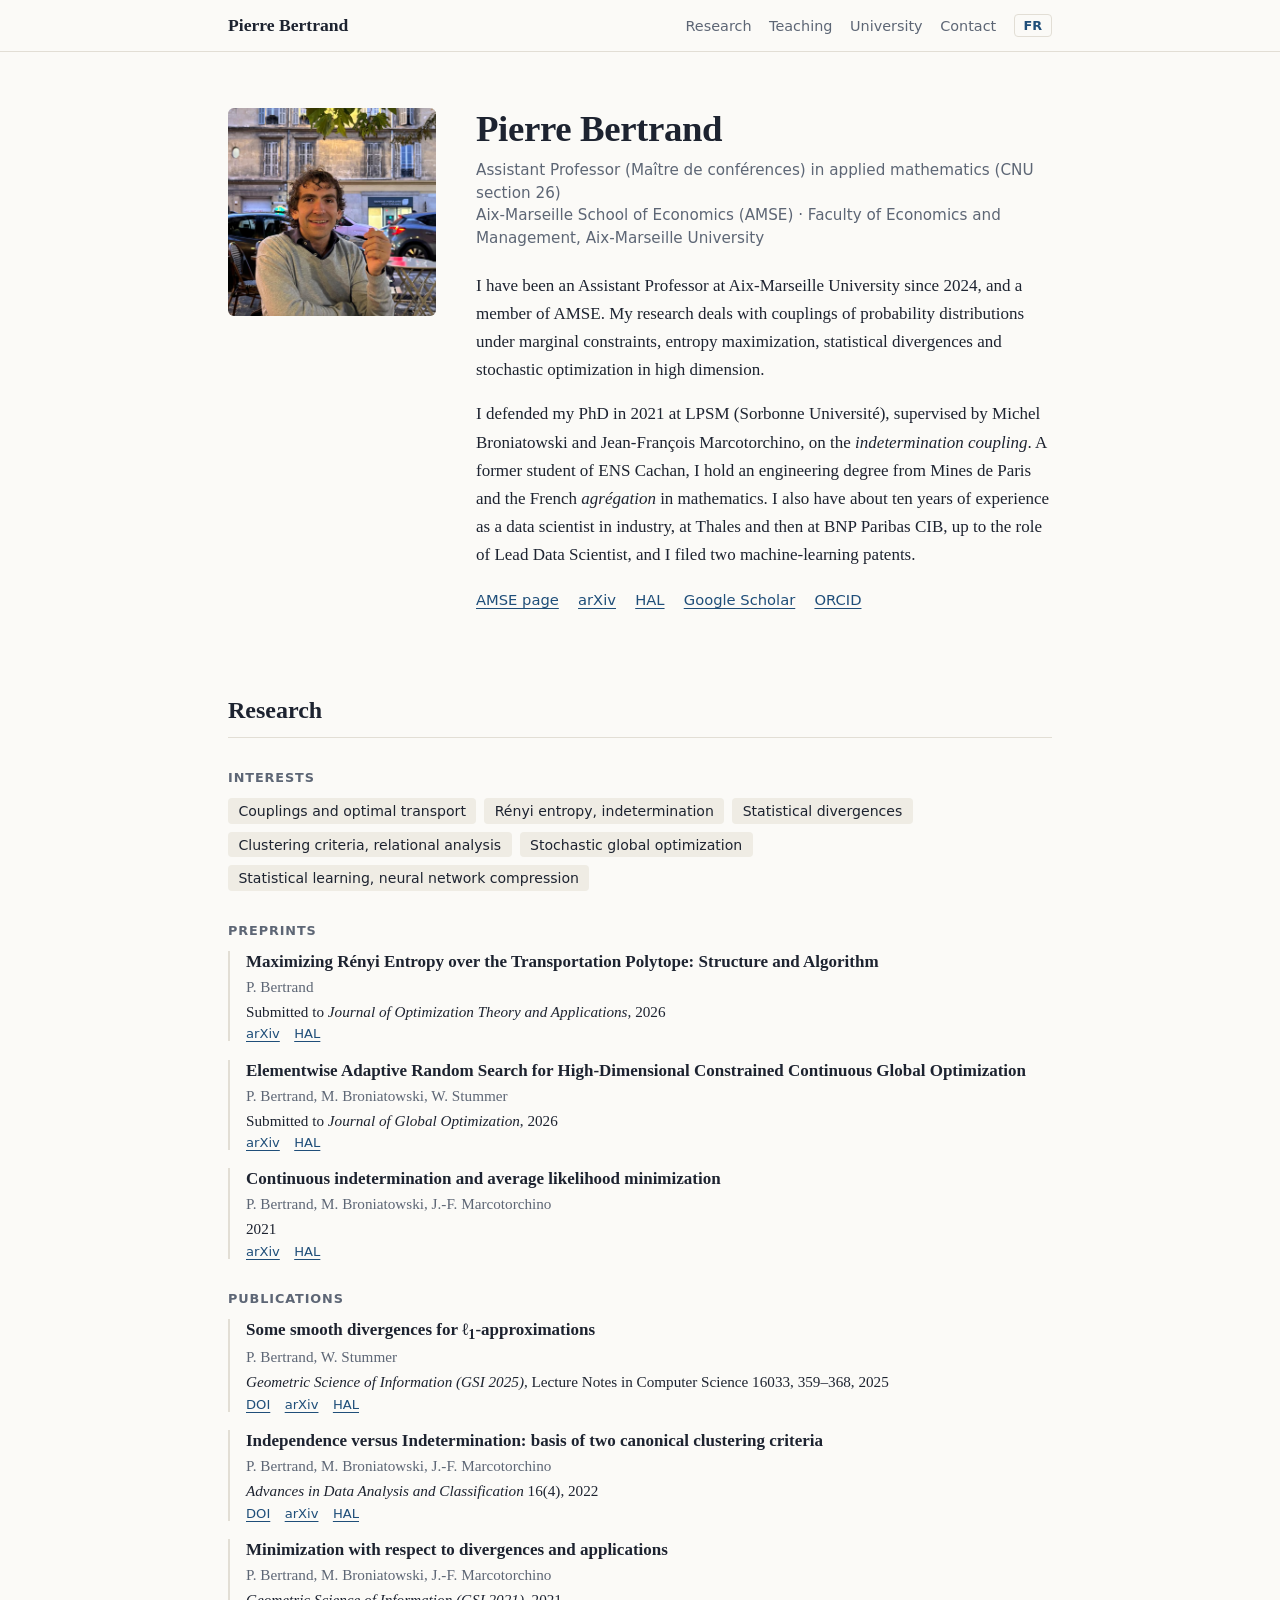
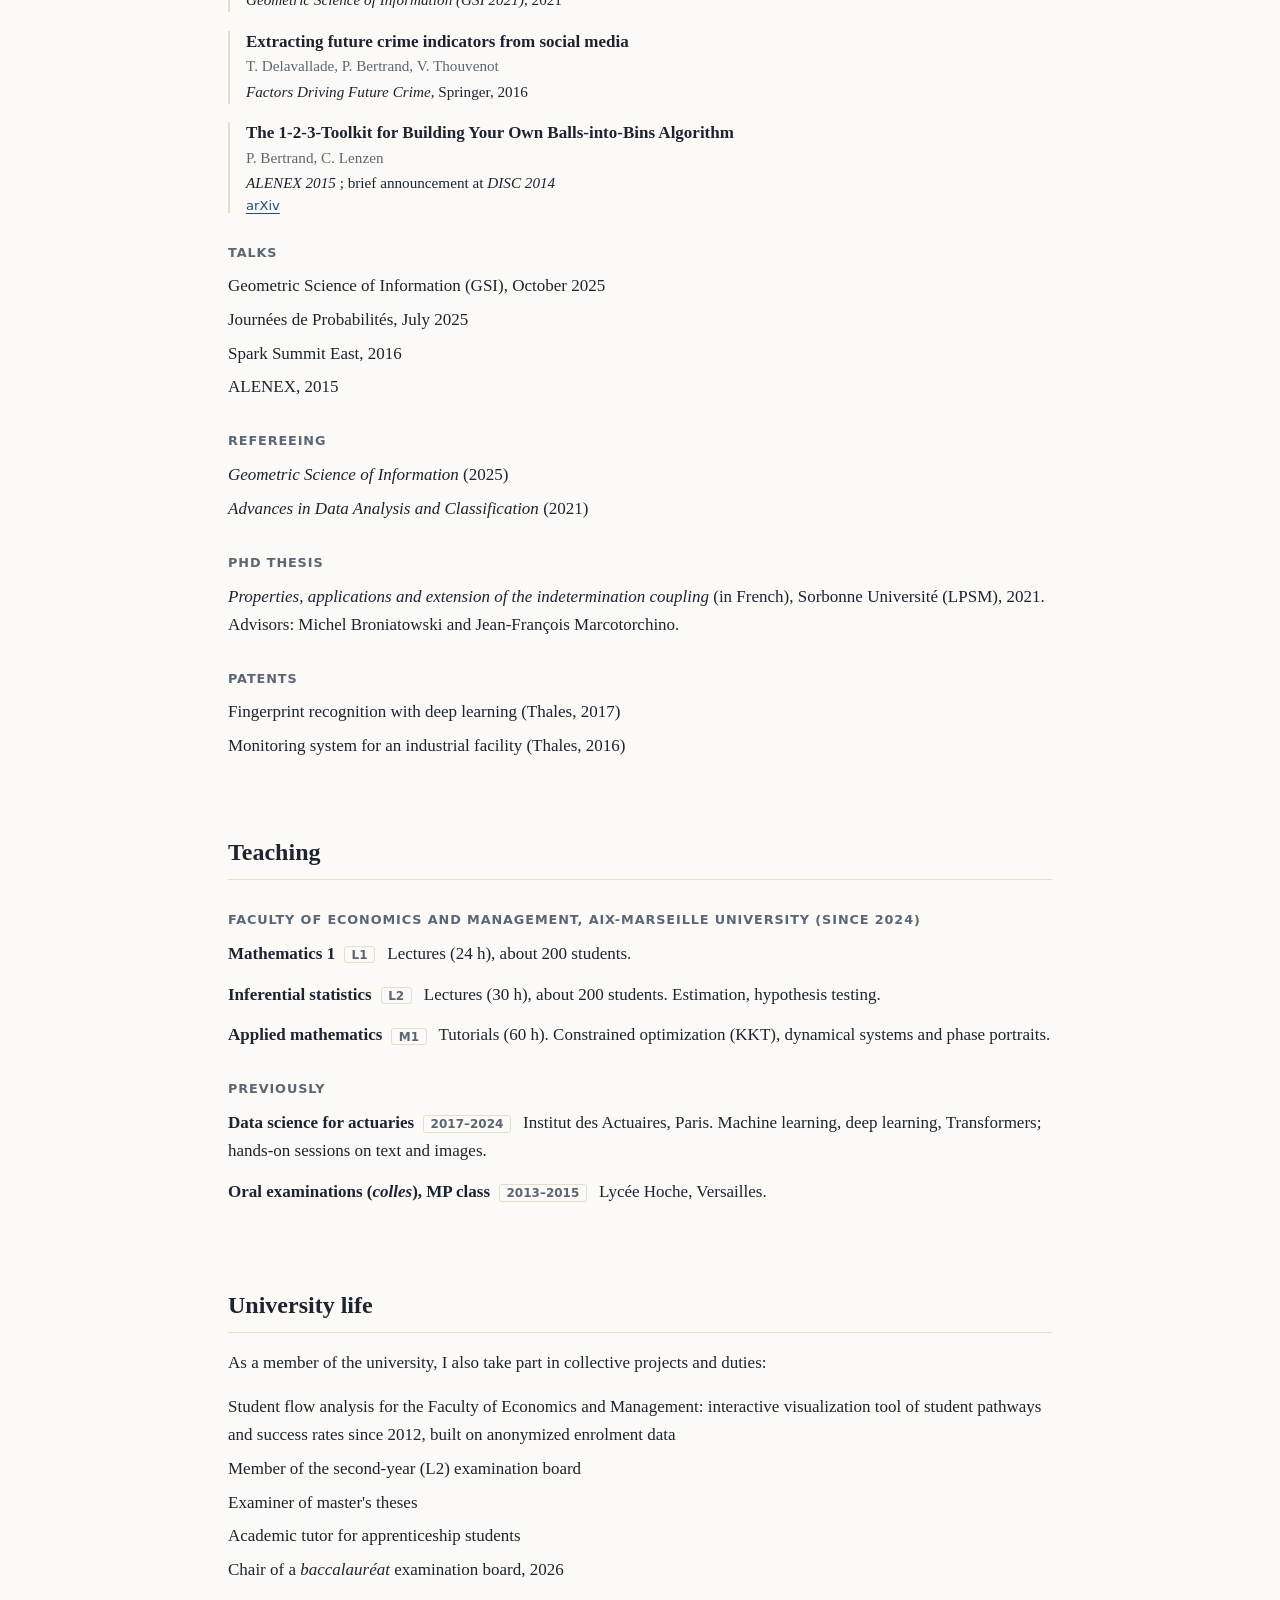
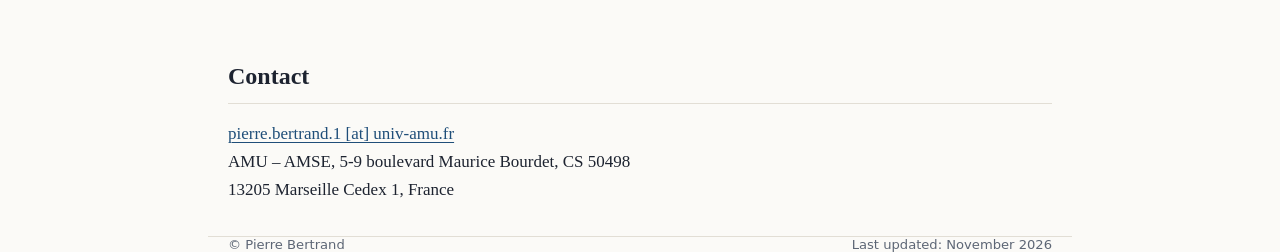
==== index.html @ 4141e223 "Site personnel : première version Co-Authored-By: Claude Fable 5.2 <noreply@anthropic.com>" ====
<!doctype html>
<html lang="fr" data-lang="fr">
<head>
<meta charset="utf-8">
<meta name="viewport" content="width=device-width, initial-scale=1">
<title>Pierre Bertrand — AMSE, Aix-Marseille Université</title>
<meta name="description" content="Pierre Bertrand, maître de conférences à Aix-Marseille Université (AMSE). Couplages, entropie, divergences, optimisation stochastique.">
<link rel="stylesheet" href="style.css">
<script>
  // Langue : choix mémorisé, sinon langue du navigateur.
  (function () {
    var l = null;
    try { l = localStorage.getItem("lang"); } catch (e) {}
    if (l !== "fr" && l !== "en") l = (navigator.language || "fr").slice(0, 2) === "fr" ? "fr" : "en";
    document.documentElement.setAttribute("data-lang", l);
    document.documentElement.lang = l;
  })();
</script>
</head>
<body>

<header class="top">
  <div class="wrap top-in">
    <a class="brand" href="#accueil">Pierre Bertrand</a>
    <nav>
      <a href="#recherche"><span class="fr">Recherche</span><span class="en">Research</span></a>
      <a href="#enseignement"><span class="fr">Enseignement</span><span class="en">Teaching</span></a>
      <a href="#responsabilites"><span class="fr">Université</span><span class="en">University</span></a>
      <a href="#contact">Contact</a>
      <button id="lang" type="button" aria-label="Changer de langue / Switch language">
        <span class="fr">EN</span><span class="en">FR</span>
      </button>
    </nav>
  </div>
</header>

<main class="wrap">

<!-- ───────── Accueil ───────── -->
<section id="accueil" class="hero">
  <div class="photo"><img src="assets/photo.jpg" alt="Pierre Bertrand" width="1200" height="1600"></div>
  <div>
    <h1>Pierre Bertrand</h1>
    <p class="role">
      <span class="fr">Maître de conférences en mathématiques appliquées (section CNU 26)<br>Aix-Marseille School of Economics (AMSE) · Faculté d'économie et de gestion, Aix-Marseille Université</span>
      <span class="en">Assistant Professor (Maître de conférences) in applied mathematics (CNU section 26)<br>Aix-Marseille School of Economics (AMSE) · Faculty of Economics and Management, Aix-Marseille University</span>
    </p>

    <div class="fr">
      <p>Je suis maître de conférences à Aix-Marseille Université depuis 2024, membre de l'AMSE. Mes travaux portent sur les couplages de lois de probabilité sous contraintes de marges, la maximisation d'entropie, les divergences statistiques et l'optimisation stochastique en grande dimension.</p>
      <p>J'ai soutenu ma thèse en 2021 au LPSM (Sorbonne Université), sous la direction de Michel Broniatowski et Jean-François Marcotorchino, sur le <em>couplage d'indétermination</em>. Ancien élève de l'ENS Cachan, ingénieur des Mines de Paris et agrégé de mathématiques, j'ai aussi une dizaine d'années d'expérience de data scientist dans l'industrie, chez Thales puis chez BNP Paribas CIB, jusqu'au rôle de Lead Data Scientist, et j'ai déposé deux brevets en apprentissage automatique.</p>
    </div>
    <div class="en">
      <p>I have been an Assistant Professor at Aix-Marseille University since 2024, and a member of AMSE. My research deals with couplings of probability distributions under marginal constraints, entropy maximization, statistical divergences and stochastic optimization in high dimension.</p>
      <p>I defended my PhD in 2021 at LPSM (Sorbonne Université), supervised by Michel Broniatowski and Jean-François Marcotorchino, on the <em>indetermination coupling</em>. A former student of ENS Cachan, I hold an engineering degree from Mines de Paris and the French <em>agrégation</em> in mathematics. I also have about ten years of experience as a data scientist in industry, at Thales and then at BNP Paribas CIB, up to the role of Lead Data Scientist, and I filed two machine-learning patents.</p>
    </div>

    <p class="links">
      <a href="https://www.amse-aixmarseille.fr/fr/membres/bertrandp"><span class="fr">Page AMSE</span><span class="en">AMSE page</span></a>
      <a href="https://arxiv.org/search/?searchtype=author&amp;query=Bertrand%2C+Pierre+Jean-Claude+Robert">arXiv</a>
      <a href="https://hal.science/search/index?q=%22Pierre+Bertrand%22+Broniatowski">HAL</a>
      <a href="https://scholar.google.com/citations?user=iDFG1zYAAAAJ">Google Scholar</a>
      <a href="https://orcid.org/0000-0003-0838-8161">ORCID</a>
      <!-- Ajouter ici le CV PDF -->
    </p>
  </div>
</section>

<!-- ───────── Recherche ───────── -->
<section id="recherche">
  <h2><span class="fr">Recherche</span><span class="en">Research</span></h2>

  <h3><span class="fr">Centres d'intérêt</span><span class="en">Interests</span></h3>
  <ul class="tags">
    <li><span class="fr">Couplages et transport optimal</span><span class="en">Couplings and optimal transport</span></li>
    <li><span class="fr">Entropie de Rényi, indétermination</span><span class="en">Rényi entropy, indetermination</span></li>
    <li><span class="fr">Divergences statistiques</span><span class="en">Statistical divergences</span></li>
    <li><span class="fr">Critères de clustering, analyse relationnelle</span><span class="en">Clustering criteria, relational analysis</span></li>
    <li><span class="fr">Optimisation globale stochastique</span><span class="en">Stochastic global optimization</span></li>
    <li><span class="fr">Apprentissage statistique, compression de réseaux de neurones</span><span class="en">Statistical learning, neural network compression</span></li>
  </ul>

  <h3><span class="fr">Prépublications</span><span class="en">Preprints</span></h3>
  <ol class="pubs">
    <li>
      <span class="t">Maximizing Rényi Entropy over the Transportation Polytope: Structure and Algorithm</span>
      <span class="a">P. Bertrand</span>
      <span class="v"><span class="fr">Soumis à</span><span class="en">Submitted to</span> <em>Journal of Optimization Theory and Applications</em>, 2026</span>
      <span class="l"><a href="https://arxiv.org/abs/2601.09347">arXiv</a><a href="https://hal.science/hal-05457049">HAL</a></span>
    </li>
    <li>
      <span class="t">Elementwise Adaptive Random Search for High-Dimensional Constrained Continuous Global Optimization</span>
      <span class="a">P. Bertrand, M. Broniatowski, W. Stummer</span>
      <span class="v"><span class="fr">Soumis à</span><span class="en">Submitted to</span> <em>Journal of Global Optimization</em>, 2026</span>
      <span class="l"><a href="https://arxiv.org/abs/2503.23864">arXiv</a><a href="https://hal.science/hal-05010725">HAL</a></span>
    </li>
    <li>
      <span class="t">Continuous indetermination and average likelihood minimization</span>
      <span class="a">P. Bertrand, M. Broniatowski, J.-F. Marcotorchino</span>
      <span class="v">2021</span>
      <span class="l"><a href="https://arxiv.org/abs/2105.01348">arXiv</a><a href="https://hal.science/hal-03215096">HAL</a></span>
    </li>
  </ol>

  <h3>Publications</h3>
  <ol class="pubs">
    <li>
      <span class="t">Some smooth divergences for ℓ<sub>1</sub>-approximations</span>
      <span class="a">P. Bertrand, W. Stummer</span>
      <span class="v"><em>Geometric Science of Information (GSI 2025)</em>, Lecture Notes in Computer Science 16033, 359–368, 2025</span>
      <span class="l"><a href="https://doi.org/10.1007/978-3-032-03918-7_37">DOI</a><a href="https://arxiv.org/abs/2511.00219">arXiv</a><a href="https://hal.science/hal-05142505">HAL</a></span>
    </li>
    <li>
      <span class="t">Independence versus Indetermination: basis of two canonical clustering criteria</span>
      <span class="a">P. Bertrand, M. Broniatowski, J.-F. Marcotorchino</span>
      <span class="v"><em>Advances in Data Analysis and Classification</em> 16(4), 2022</span>
      <span class="l"><a href="https://doi.org/10.1007/s11634-021-00484-1">DOI</a><a href="https://arxiv.org/abs/2007.08820">arXiv</a><a href="https://hal.science/hal-02901167">HAL</a></span>
    </li>
    <li>
      <span class="t">Minimization with respect to divergences and applications</span>
      <span class="a">P. Bertrand, M. Broniatowski, J.-F. Marcotorchino</span>
      <span class="v"><em>Geometric Science of Information (GSI 2021)</em>, 2021</span>
    </li>
    <li>
      <span class="t">Extracting future crime indicators from social media</span>
      <span class="a">T. Delavallade, P. Bertrand, V. Thouvenot</span>
      <span class="v"><em>Factors Driving Future Crime</em>, Springer, 2016</span>
    </li>
    <li>
      <span class="t">The 1-2-3-Toolkit for Building Your Own Balls-into-Bins Algorithm</span>
      <span class="a">P. Bertrand, C. Lenzen</span>
      <span class="v"><em>ALENEX 2015</em> ; <span class="fr">annonce courte à</span><span class="en">brief announcement at</span> <em>DISC 2014</em></span>
      <span class="l"><a href="https://arxiv.org/abs/1407.8433">arXiv</a></span>
    </li>
  </ol>

  <h3><span class="fr">Exposés</span><span class="en">Talks</span></h3>
  <ul class="plain">
    <li>Geometric Science of Information (GSI), <span class="fr">octobre 2025</span><span class="en">October 2025</span></li>
    <li>Journées de Probabilités, <span class="fr">juillet 2025</span><span class="en">July 2025</span></li>
    <li>Spark Summit East, 2016</li>
    <li>ALENEX, 2015</li>
  </ul>

  <h3><span class="fr">Relecture d'articles</span><span class="en">Refereeing</span></h3>
  <ul class="plain">
    <li><em>Geometric Science of Information</em> (2025)</li>
    <li><em>Advances in Data Analysis and Classification</em> (2021)</li>
  </ul>

  <h3><span class="fr">Thèse</span><span class="en">PhD thesis</span></h3>
  <p>
    <span class="fr"><em>Propriétés, applications et extension du couplage d'indétermination</em>, Sorbonne Université (LPSM), 2021. Direction : Michel Broniatowski et Jean-François Marcotorchino.</span>
    <span class="en"><em>Properties, applications and extension of the indetermination coupling</em> (in French), Sorbonne Université (LPSM), 2021. Advisors: Michel Broniatowski and Jean-François Marcotorchino.</span>
  </p>

  <h3><span class="fr">Brevets</span><span class="en">Patents</span></h3>
  <ul class="plain">
    <li><span class="fr">Reconnaissance d'empreintes digitales par apprentissage profond (Thales, 2017)</span><span class="en">Fingerprint recognition with deep learning (Thales, 2017)</span></li>
    <li><span class="fr">Système de surveillance d'une installation industrielle (Thales, 2016)</span><span class="en">Monitoring system for an industrial facility (Thales, 2016)</span></li>
  </ul>
</section>

<!-- ───────── Enseignement ───────── -->
<section id="enseignement">
  <h2><span class="fr">Enseignement</span><span class="en">Teaching</span></h2>

  <h3><span class="fr">Faculté d'économie et de gestion, Aix-Marseille Université (depuis 2024)</span><span class="en">Faculty of Economics and Management, Aix-Marseille University (since 2024)</span></h3>
  <ul class="courses">
    <li>
      <b><span class="fr">Mathématiques 1</span><span class="en">Mathematics 1</span></b> <i>L1</i>
      <span class="fr">Cours magistral (24 h), environ 200 étudiants.</span>
      <span class="en">Lectures (24 h), about 200 students.</span>
    </li>
    <li>
      <b><span class="fr">Statistiques inférentielles</span><span class="en">Inferential statistics</span></b> <i>L2</i>
      <span class="fr">Cours magistral (30 h), environ 200 étudiants. Estimation, tests statistiques.</span>
      <span class="en">Lectures (30 h), about 200 students. Estimation, hypothesis testing.</span>
    </li>
    <li>
      <b><span class="fr">Mathématiques appliquées</span><span class="en">Applied mathematics</span></b> <i>M1</i>
      <span class="fr">Travaux dirigés (60 h). Optimisation sous contraintes (KKT), systèmes dynamiques et portraits de phase.</span>
      <span class="en">Tutorials (60 h). Constrained optimization (KKT), dynamical systems and phase portraits.</span>
    </li>
  </ul>

  <h3><span class="fr">Auparavant</span><span class="en">Previously</span></h3>
  <ul class="courses">
    <li>
      <b><span class="fr">Data science pour l'actuariat</span><span class="en">Data science for actuaries</span></b> <i>2017–2024</i>
      <span class="fr">Institut des Actuaires, Paris. Apprentissage automatique, apprentissage profond, Transformers ; travaux pratiques sur texte et images.</span>
      <span class="en">Institut des Actuaires, Paris. Machine learning, deep learning, Transformers; hands-on sessions on text and images.</span>
    </li>
    <li>
      <b><span class="fr">Interrogations orales en MP</span><span class="en">Oral examinations (<em>colles</em>), MP class</span></b> <i>2013–2015</i>
      <span class="fr">Lycée Hoche, Versailles.</span>
      <span class="en">Lycée Hoche, Versailles.</span>
    </li>
  </ul>
</section>

<!-- ───────── Responsabilités ───────── -->
<section id="responsabilites">
  <h2><span class="fr">Vie de l'université</span><span class="en">University life</span></h2>
  <p>
    <span class="fr">En tant que membre de l'université, je prends aussi part à des projets et à des tâches collectives :</span>
    <span class="en">As a member of the university, I also take part in collective projects and duties:</span>
  </p>
  <ul class="plain">
    <li><span class="fr">Analyse des flux d'étudiants de la Faculté d'économie et de gestion : outil de visualisation interactive des parcours et de la réussite depuis 2012, à partir des données d'inscription anonymisées</span><span class="en">Student flow analysis for the Faculty of Economics and Management: interactive visualization tool of student pathways and success rates since 2012, built on anonymized enrolment data</span></li>
    <li><span class="fr">Membre du jury de L2</span><span class="en">Member of the second-year (L2) examination board</span></li>
    <li><span class="fr">Rapporteur de mémoires de master</span><span class="en">Examiner of master's theses</span></li>
    <li><span class="fr">Tuteur référent d'étudiants en apprentissage</span><span class="en">Academic tutor for apprenticeship students</span></li>
    <li><span class="fr">Président de jury du baccalauréat, session 2026</span><span class="en">Chair of a <em>baccalauréat</em> examination board, 2026</span></li>  </ul>
</section>

<!-- ───────── Contact ───────── -->
<section id="contact">
  <h2>Contact</h2>
  <p>
    <a id="mail" href="#contact">pierre.bertrand.1 [at] univ-amu.fr</a><br>
    AMU – AMSE, 5-9 boulevard Maurice Bourdet, CS 50498<br>
    13205 Marseille Cedex 1, France
  </p>
</section>

</main>

<footer class="wrap">
  <span>© Pierre Bertrand</span>
  <span><span class="fr">Mise à jour : novembre 2026</span><span class="en">Last updated: November 2026</span></span>
</footer>

<script>
  document.getElementById("lang").addEventListener("click", function () {
    var h = document.documentElement;
    var l = h.getAttribute("data-lang") === "fr" ? "en" : "fr";
    h.setAttribute("data-lang", l);
    h.lang = l;
    try { localStorage.setItem("lang", l); } catch (e) {}
  });
  // Adresse reconstituée au clic, pour limiter le spam.
  document.getElementById("mail").addEventListener("click", function (e) {
    e.preventDefault();
    location.href = "mailto:" + ["pierre.bertrand.1", "univ-amu.fr"].join("@");
  });
</script>
</body>
</html>
---- style.css ----
:root {
  --bg: #fbfaf7;
  --fg: #1d2330;
  --muted: #5d6675;
  --rule: #e2ded5;
  --accent: #1f4e79;
  --tag: #efece4;
  --serif: "Iowan Old Style", "Palatino Linotype", Palatino, "Book Antiqua", Georgia, serif;
  --sans: system-ui, -apple-system, "Segoe UI", Roboto, "Helvetica Neue", Arial, sans-serif;
}
@media (prefers-color-scheme: dark) {
  :root {
    --bg: #14171c;
    --fg: #e6e3dc;
    --muted: #9aa2af;
    --rule: #2b3038;
    --accent: #8fbbe6;
    --tag: #1f242c;
  }
}

* { box-sizing: border-box; }
html { scroll-behavior: smooth; scroll-padding-top: 4.5rem; }
body {
  margin: 0;
  background: var(--bg);
  color: var(--fg);
  font: 17px/1.65 var(--serif);
  -webkit-text-size-adjust: 100%;
}

/* Bilingue : on masque la langue inactive. */
html[data-lang="fr"] .en,
html[data-lang="en"] .fr { display: none !important; }

.wrap { max-width: 54rem; margin: 0 auto; padding: 0 1.25rem; }

a { color: var(--accent); text-decoration-thickness: 1px; text-underline-offset: 3px; }
a:hover { text-decoration-thickness: 2px; }

/* En-tête */
.top {
  position: sticky; top: 0; z-index: 10;
  background: var(--bg);
  border-bottom: 1px solid var(--rule);
}
.top-in {
  display: flex; align-items: center; justify-content: space-between;
  gap: 1rem; flex-wrap: wrap;
  padding-top: .7rem; padding-bottom: .7rem;
}
.brand { font-weight: 700; font-size: 1.1rem; color: var(--fg); text-decoration: none; }
nav { display: flex; align-items: center; gap: 1.1rem; flex-wrap: wrap; font: 500 .9rem var(--sans); }
nav a { color: var(--muted); text-decoration: none; }
nav a:hover { color: var(--accent); }
#lang {
  font: 600 .8rem var(--sans);
  color: var(--accent); background: none;
  border: 1px solid var(--rule); border-radius: 4px;
  padding: .2rem .55rem; cursor: pointer;
}
#lang:hover { border-color: var(--accent); }

/* Accueil */
.hero {
  display: grid; grid-template-columns: 13rem 1fr; gap: 2.5rem;
  align-items: start;
  padding-top: 3.5rem;
}
/* Cadre carré ; l'image est recadrée et zoomée sur le visage.
   Pour ajuster : scale = zoom, transform-origin = point visé (x y). */
.photo { width: 100%; aspect-ratio: 1; border-radius: 6px; overflow: hidden; }
.photo img {
  width: 100%; height: 100%; display: block;
  object-fit: cover; object-position: 50% 45%;
  transform: scale(1.35); transform-origin: 47% 52%;
}
h1 { font-size: 2.3rem; line-height: 1.15; margin: 0 0 .5rem; letter-spacing: -.01em; }
.role { font: .95rem/1.5 var(--sans); color: var(--muted); margin: 0 0 1.4rem; }
.links { display: flex; flex-wrap: wrap; gap: .4rem 1.2rem; font: 500 .92rem var(--sans); margin-top: 1.4rem; }

/* Sections */
section { padding-bottom: 1rem; }
h2 {
  font-size: 1.5rem; margin: 3.2rem 0 1rem;
  padding-bottom: .4rem; border-bottom: 1px solid var(--rule);
}
h3 {
  font: 600 .8rem var(--sans); letter-spacing: .07em; text-transform: uppercase;
  color: var(--muted); margin: 2rem 0 .8rem;
}
p { margin: 0 0 1rem; }

ul.plain, ul.courses, ol.pubs, ul.tags { list-style: none; padding: 0; margin: 0; }
ul.plain li { margin-bottom: .35rem; }

.tags { display: flex; flex-wrap: wrap; gap: .5rem; }
.tags li {
  font: .88rem var(--sans); background: var(--tag);
  border-radius: 4px; padding: .3rem .65rem;
}

/* Publications */
.pubs li { margin-bottom: 1.15rem; padding-left: 1rem; border-left: 2px solid var(--rule); }
.pubs span.t, .pubs span.a, .pubs span.v, .pubs span.l { display: block; }
.pubs .t { font-weight: 700; line-height: 1.35; }
.pubs .a { color: var(--muted); font-size: .95rem; }
.pubs .v { font-size: .95rem; }
.pubs .l { font: 500 .82rem var(--sans); margin-top: .15rem; }
.pubs .l a { margin-right: .9rem; }

/* Cours */
.courses li { margin-bottom: .8rem; }
.courses b { font-weight: 700; }
.courses i {
  font: normal 600 .75rem var(--sans); color: var(--muted);
  border: 1px solid var(--rule); border-radius: 3px;
  padding: .05rem .4rem; margin: 0 .5rem 0 .3rem; white-space: nowrap;
}

footer {
  display: flex; justify-content: space-between; flex-wrap: wrap; gap: .5rem;
  margin-top: 3rem; padding-top: 1.2rem; padding-bottom: 2.5rem;
  border-top: 1px solid var(--rule);
  font: .82rem var(--sans); color: var(--muted);
}

@media (max-width: 640px) {
  body { font-size: 16px; }
  .hero { grid-template-columns: 1fr; gap: 1.5rem; padding-top: 2rem; }
  .photo { max-width: 10rem; }
  h1 { font-size: 1.9rem; }
  nav { gap: .8rem; }
}
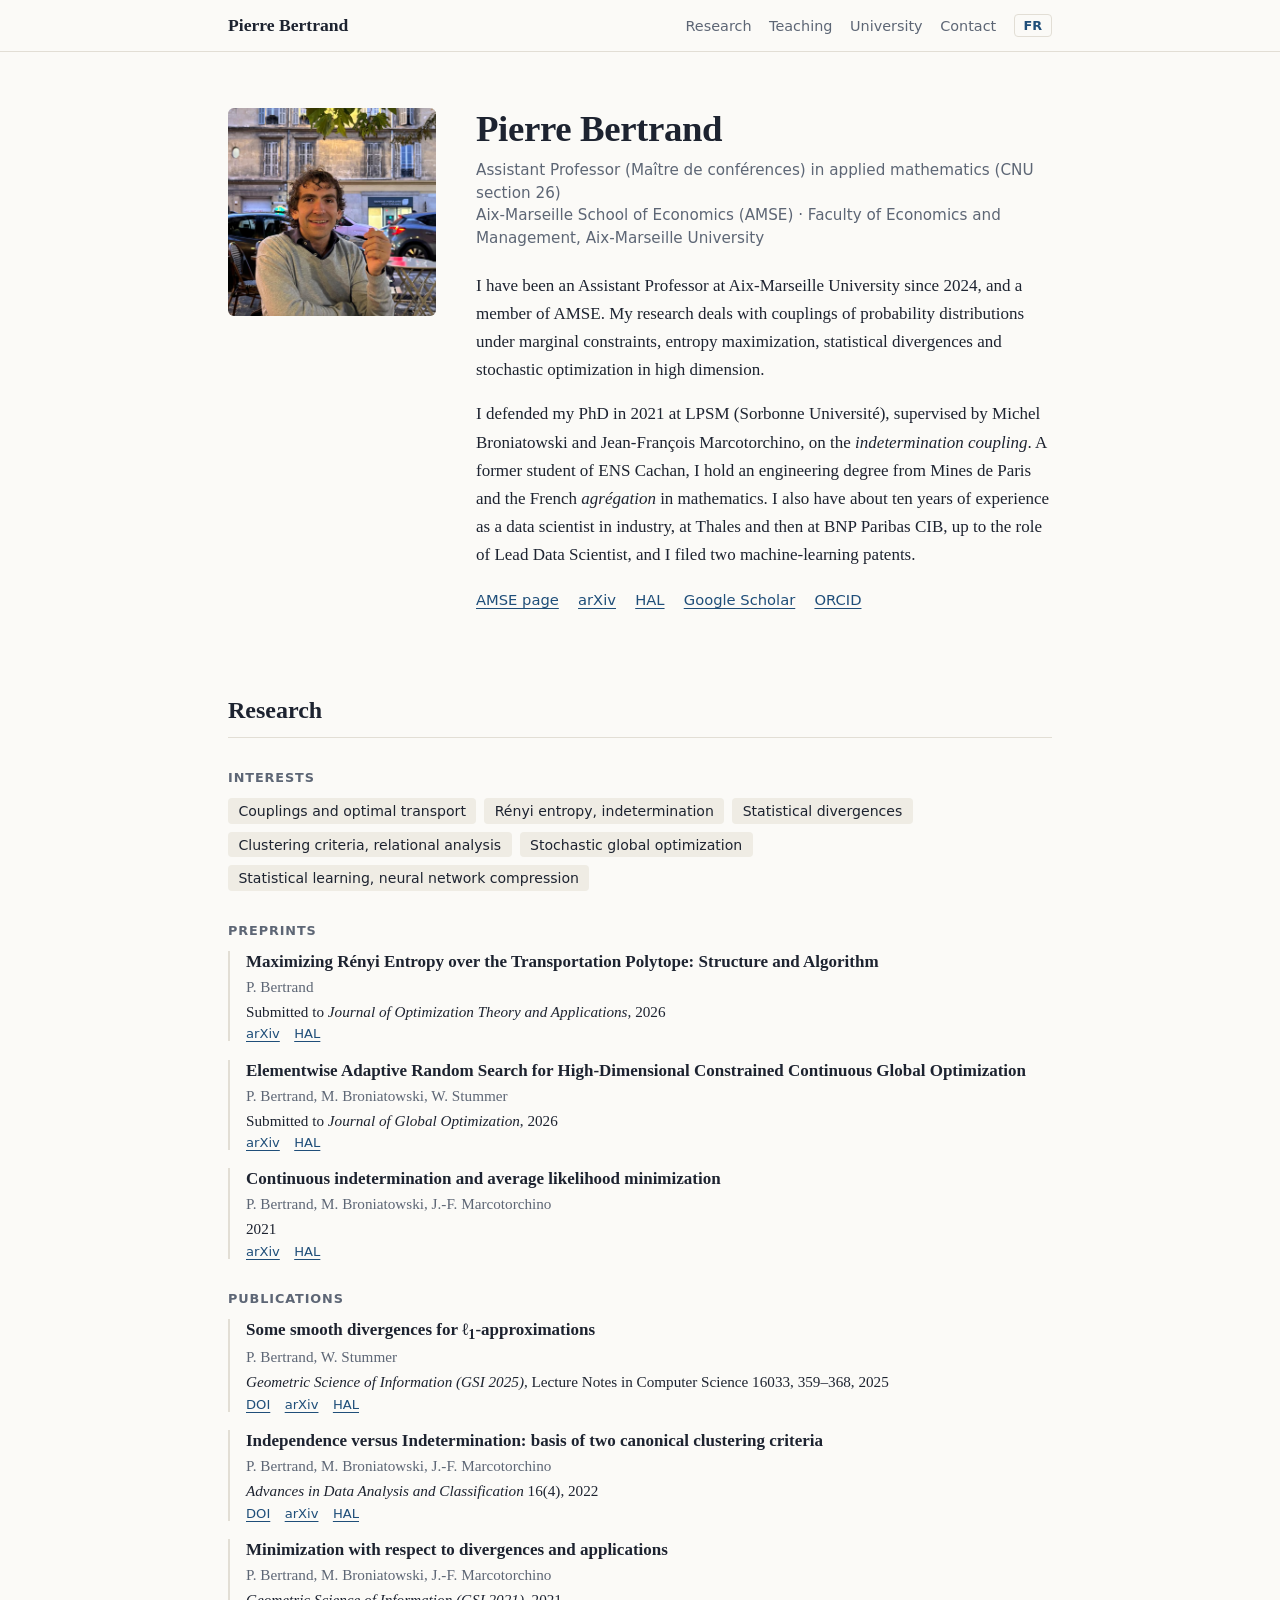
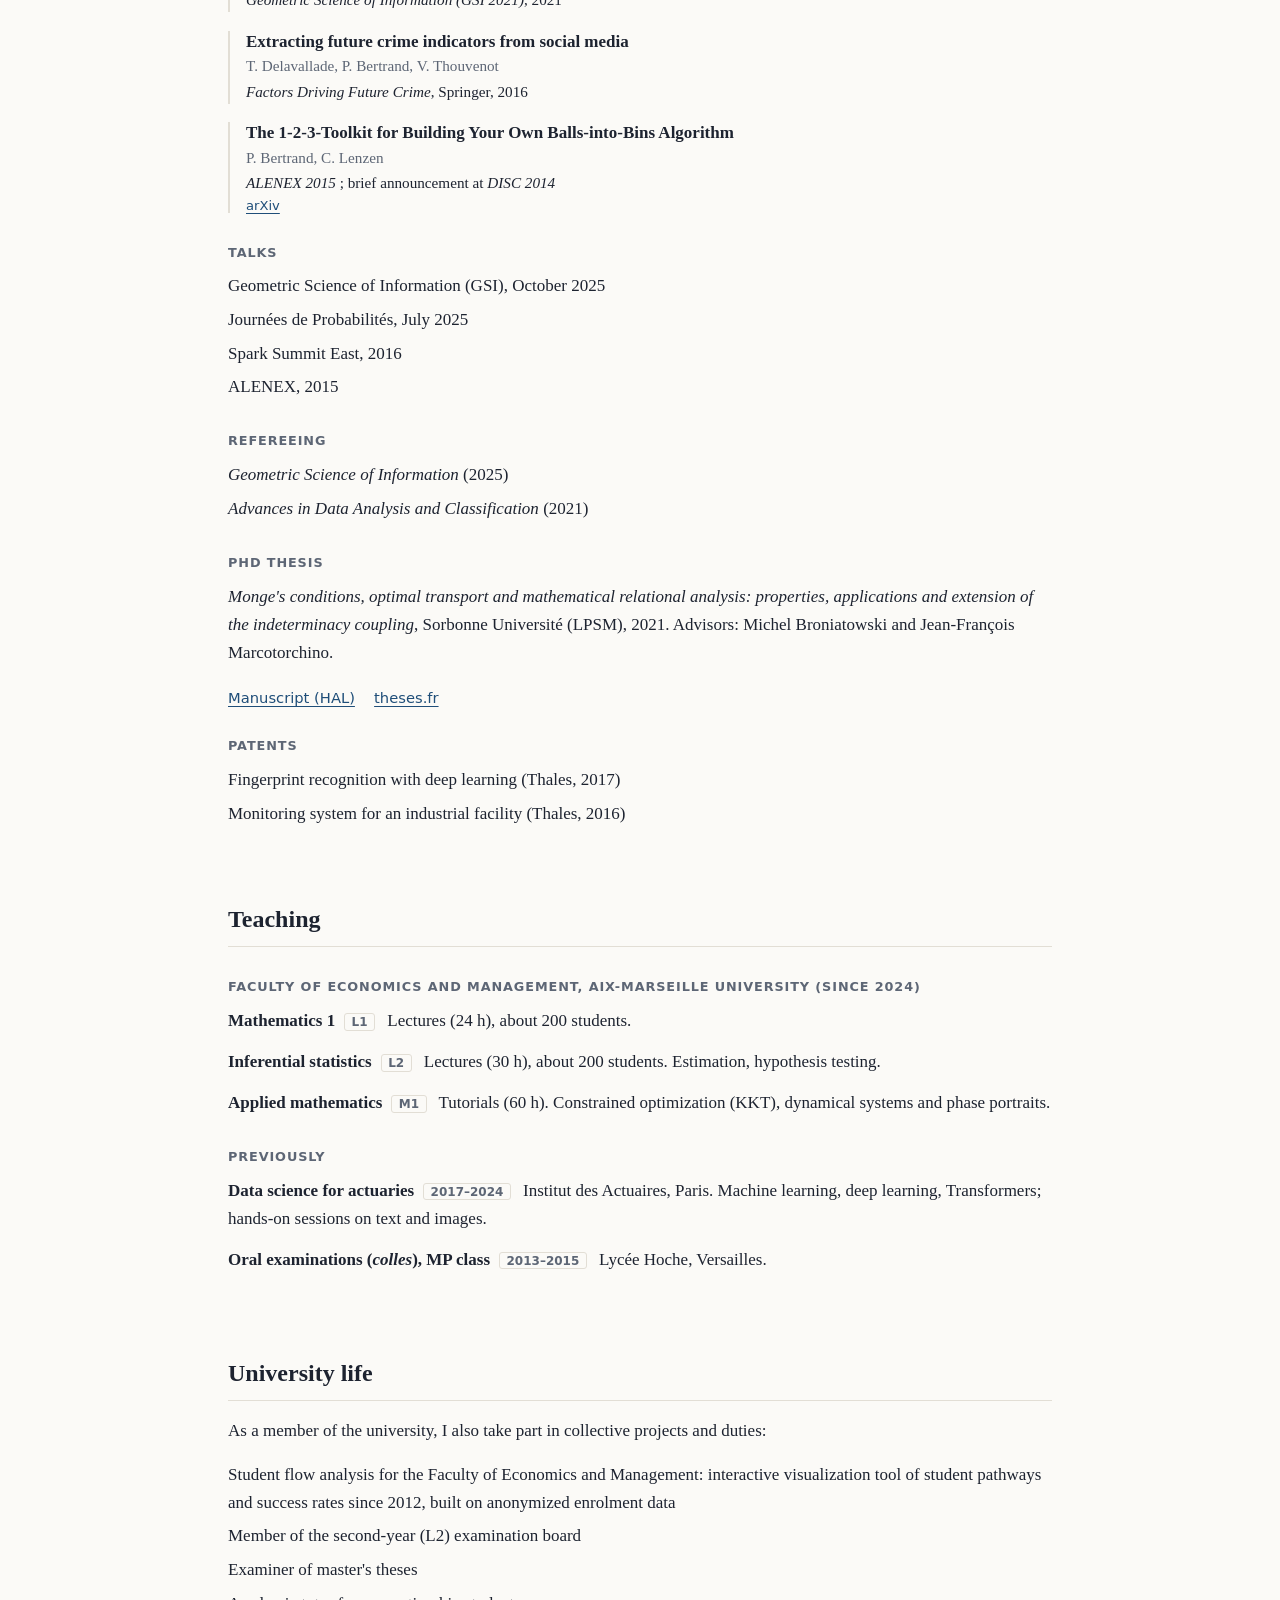
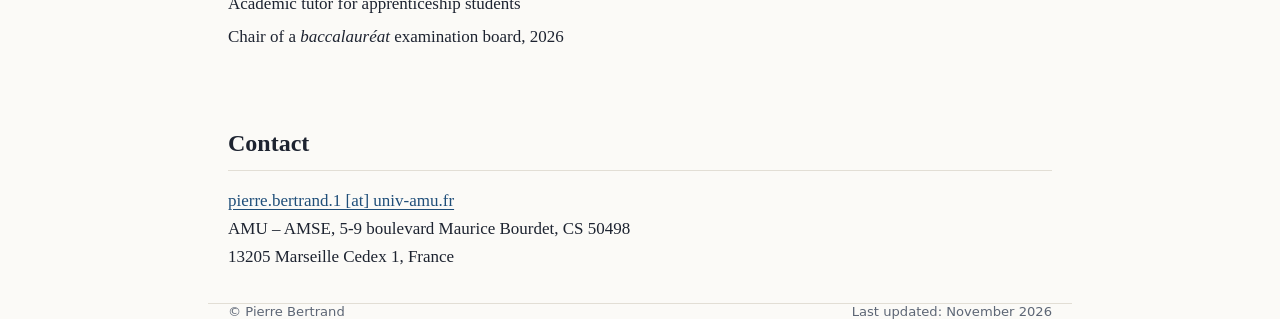
==== commit de6baa4e: "Thèse : titre complet et liens HAL / theses.fr Co-Authored-By: Claude Fable 5.2 <noreply@anthropic.c" ====
--- a/index.html
+++ b/index.html
@@ -150,8 +150,12 @@
 
   <h3><span class="fr">Thèse</span><span class="en">PhD thesis</span></h3>
   <p>
-    <span class="fr"><em>Propriétés, applications et extension du couplage d'indétermination</em>, Sorbonne Université (LPSM), 2021. Direction : Michel Broniatowski et Jean-François Marcotorchino.</span>
-    <span class="en"><em>Properties, applications and extension of the indetermination coupling</em> (in French), Sorbonne Université (LPSM), 2021. Advisors: Michel Broniatowski and Jean-François Marcotorchino.</span>
+    <span class="fr"><em>Conditions de Monge, transport optimal et pont relationnel : propriétés, applications et extension du couplage d'indétermination</em>, Sorbonne Université (LPSM), 2021. Direction : Michel Broniatowski et Jean-François Marcotorchino.</span>
+    <span class="en"><em>Monge's conditions, optimal transport and mathematical relational analysis: properties, applications and extension of the indeterminacy coupling</em>, Sorbonne Université (LPSM), 2021. Advisors: Michel Broniatowski and Jean-François Marcotorchino.</span>
+  </p>
+  <p class="links">
+    <a href="https://theses.hal.science/tel-03602842"><span class="fr">Manuscrit (HAL)</span><span class="en">Manuscript (HAL)</span></a>
+    <a href="https://theses.fr/2021SORUS368">theses.fr</a>
   </p>
 
   <h3><span class="fr">Brevets</span><span class="en">Patents</span></h3>
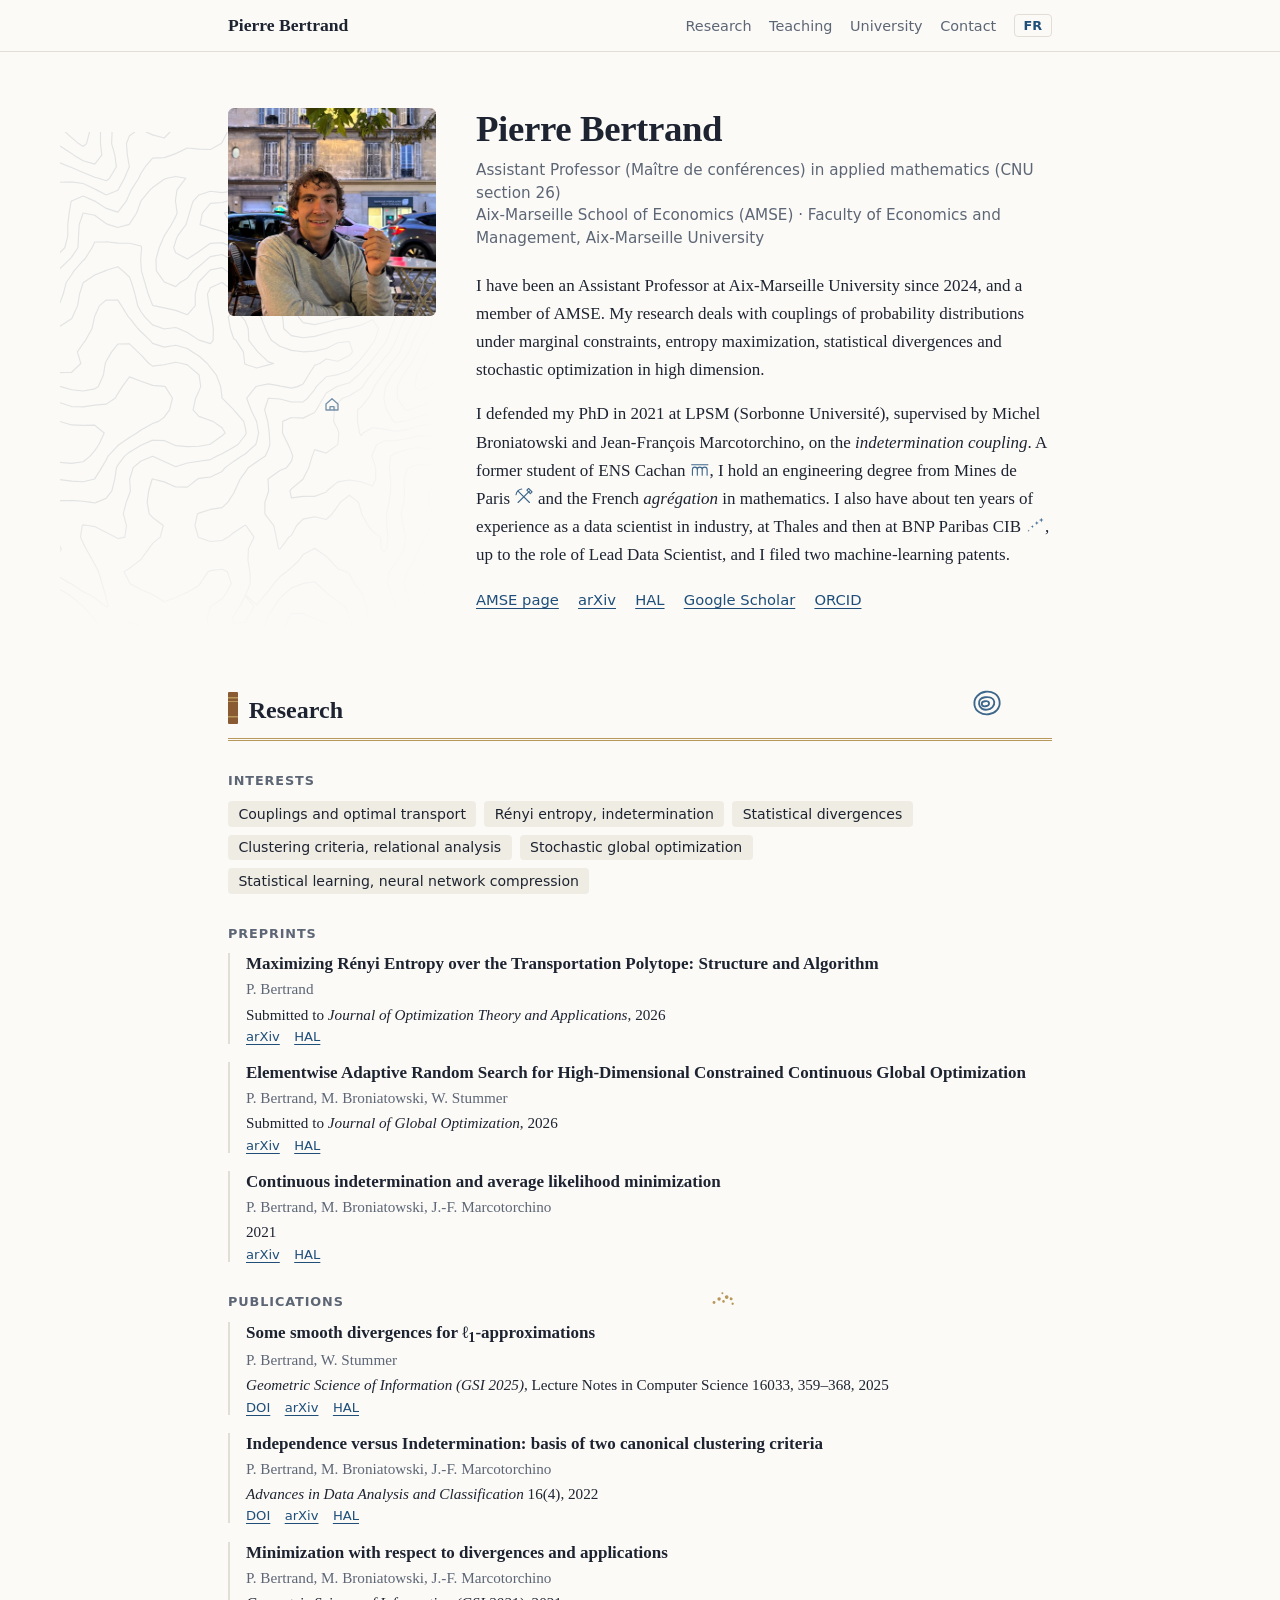
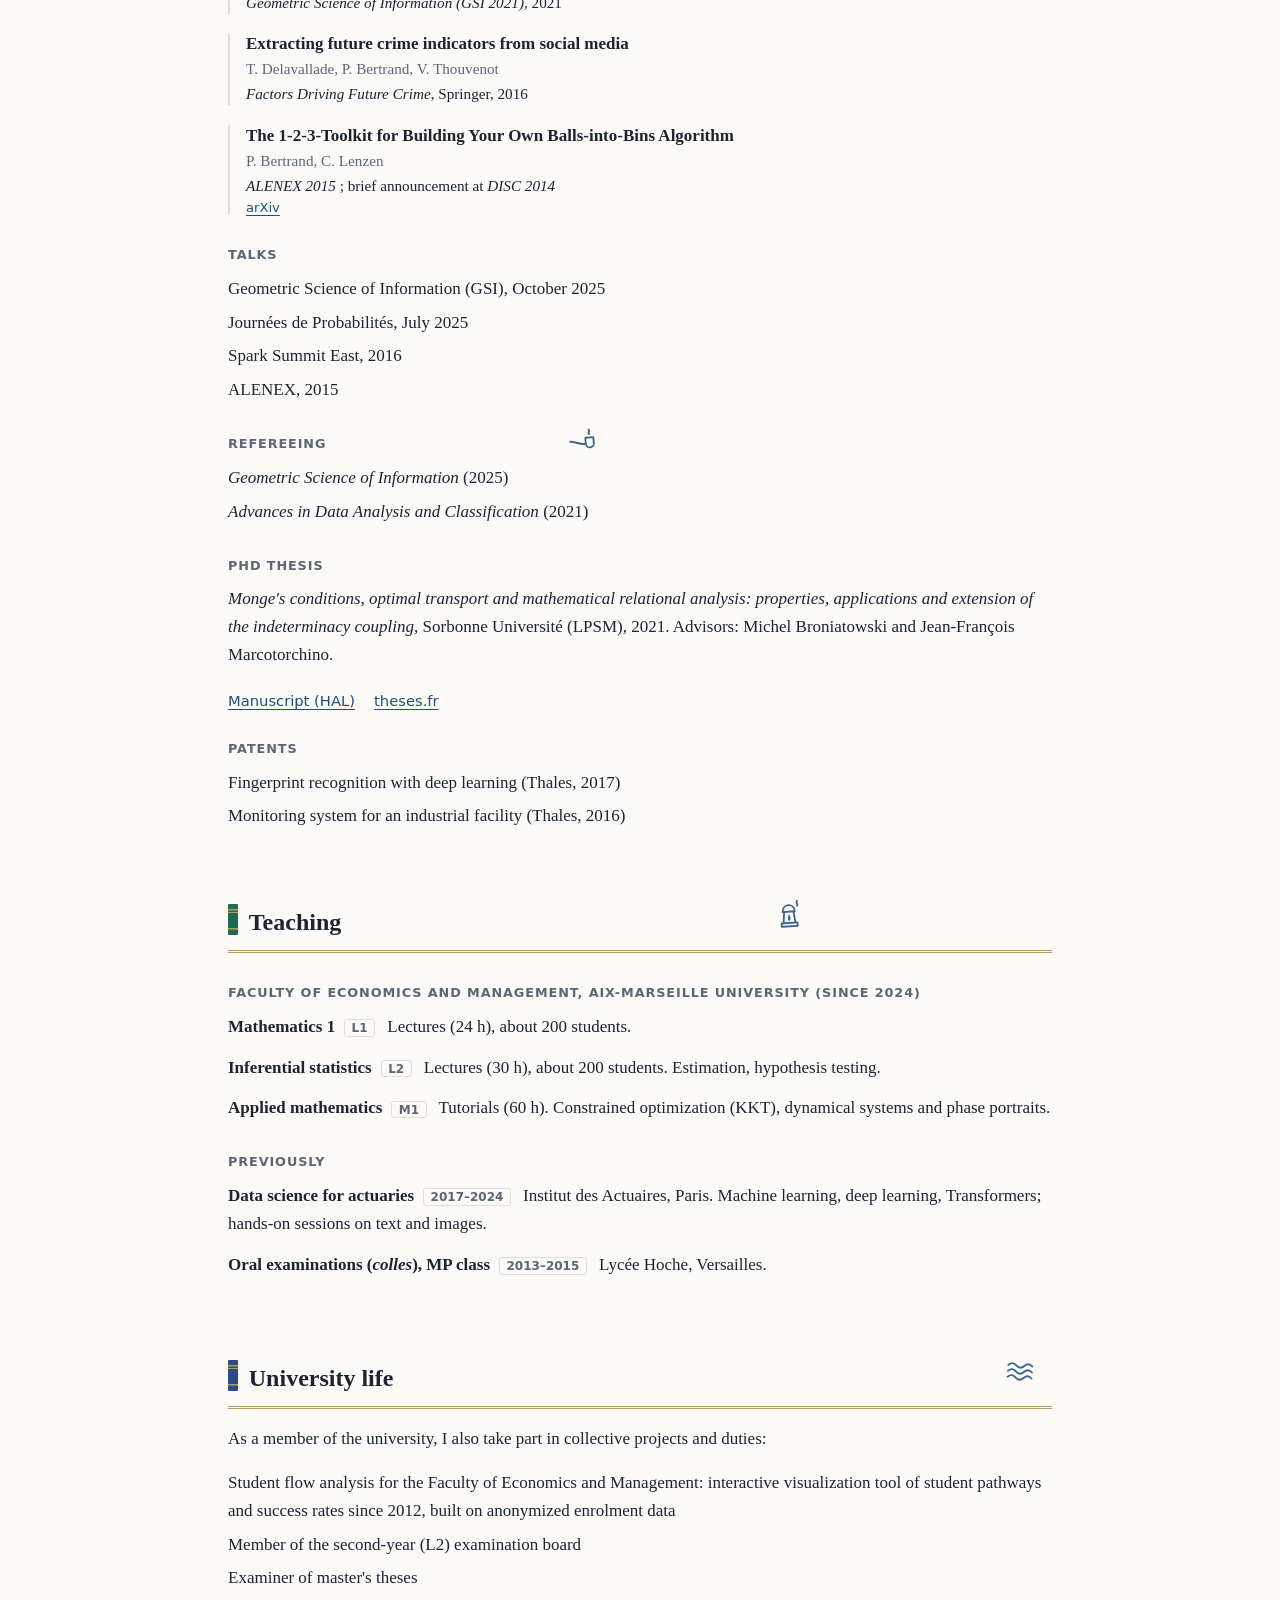
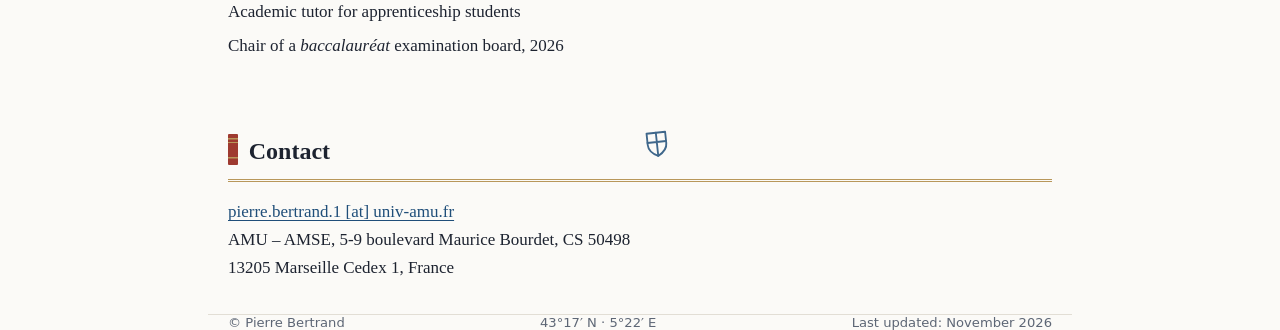
==== commit 29f7dfed: "Personnalisation : pictogrammes, dos de Pléiade, relief de Massevaques Ajoute aussi les rubriques Vi" ====
--- a/index.html
+++ b/index.html
@@ -6,6 +6,7 @@
 <title>Pierre Bertrand — AMSE, Aix-Marseille Université</title>
 <meta name="description" content="Pierre Bertrand, maître de conférences à Aix-Marseille Université (AMSE). Couplages, entropie, divergences, optimisation stochastique.">
 <link rel="stylesheet" href="style.css">
+<link rel="icon" type="image/svg+xml" href="favicon.svg">
 <script>
   // Langue : choix mémorisé, sinon langue du navigateur.
   (function () {
@@ -18,6 +19,13 @@
 </script>
 </head>
 <body>
+
+<!-- Pictogrammes reutilises dans le texte -->
+<svg width="0" height="0" style="position:absolute" aria-hidden="true">
+  <symbol id="g-mines" viewBox="0 0 24 24"><path d="M5 19 19 5M19 19 5 5"/><path d="M2.5 9.5Q3.5 3.5 9.5 2.5"/><rect x="16" y="3.5" width="6" height="3" transform="rotate(45 19 5)"/></symbol>
+  <symbol id="g-cachan" viewBox="0 0 24 24"><path d="M2 7h20M3 20v-7a3 3 0 0 1 6 0v7M9 13a3 3 0 0 1 6 0v7M15 13a3 3 0 0 1 6 0v7"/></symbol>
+  <symbol id="g-bnp" viewBox="0 0 24 24"><path d="M4.5 16.5Q4.5 18 6 18Q4.5 18 4.5 19.5Q4.5 18 3 18Q4.5 18 4.5 16.5zM9 11Q9 13 11 13Q9 13 9 15Q9 13 7 13Q9 13 9 11zM14.5 6Q14.5 8.5 17 8.5Q14.5 8.5 14.5 11Q14.5 8.5 12 8.5Q14.5 8.5 14.5 6zM20 2Q20 5 23 5Q20 5 20 8Q20 5 17 5Q20 5 20 2z"/></symbol>
+</svg>
 
 <header class="top">
   <div class="wrap top-in">
@@ -38,6 +46,9 @@
 
 <!-- ───────── Accueil ───────── -->
 <section id="accueil" class="hero">
+  <!-- Courbes de niveau en fond -->
+  <img class="topo" src="assets/topo.svg" alt="">
+  <svg class="maison" viewBox="0 0 24 24" aria-hidden="true"><path d="M3 21v-9l9-8 9 8v9zM9 21v-5h6v5"/></svg>
   <div class="photo"><img src="assets/photo.jpg" alt="Pierre Bertrand" width="1200" height="1600"></div>
   <div>
     <h1>Pierre Bertrand</h1>
@@ -48,11 +59,11 @@
 
     <div class="fr">
       <p>Je suis maître de conférences à Aix-Marseille Université depuis 2024, membre de l'AMSE. Mes travaux portent sur les couplages de lois de probabilité sous contraintes de marges, la maximisation d'entropie, les divergences statistiques et l'optimisation stochastique en grande dimension.</p>
-      <p>J'ai soutenu ma thèse en 2021 au LPSM (Sorbonne Université), sous la direction de Michel Broniatowski et Jean-François Marcotorchino, sur le <em>couplage d'indétermination</em>. Ancien élève de l'ENS Cachan, ingénieur des Mines de Paris et agrégé de mathématiques, j'ai aussi une dizaine d'années d'expérience de data scientist dans l'industrie, chez Thales puis chez BNP Paribas CIB, jusqu'au rôle de Lead Data Scientist, et j'ai déposé deux brevets en apprentissage automatique.</p>
+      <p>J'ai soutenu ma thèse en 2021 au LPSM (Sorbonne Université), sous la direction de Michel Broniatowski et Jean-François Marcotorchino, sur le <em>couplage d'indétermination</em>. Ancien élève de l'ENS Cachan<svg class="clin mot"><use href="#g-cachan"/></svg>, ingénieur des Mines de Paris<svg class="clin mot"><use href="#g-mines"/></svg> et agrégé de mathématiques, j'ai aussi une dizaine d'années d'expérience de data scientist dans l'industrie, chez Thales puis chez BNP Paribas CIB<svg class="clin mot plein"><use href="#g-bnp"/></svg>, jusqu'au rôle de Lead Data Scientist, et j'ai déposé deux brevets en apprentissage automatique.</p>
     </div>
     <div class="en">
       <p>I have been an Assistant Professor at Aix-Marseille University since 2024, and a member of AMSE. My research deals with couplings of probability distributions under marginal constraints, entropy maximization, statistical divergences and stochastic optimization in high dimension.</p>
-      <p>I defended my PhD in 2021 at LPSM (Sorbonne Université), supervised by Michel Broniatowski and Jean-François Marcotorchino, on the <em>indetermination coupling</em>. A former student of ENS Cachan, I hold an engineering degree from Mines de Paris and the French <em>agrégation</em> in mathematics. I also have about ten years of experience as a data scientist in industry, at Thales and then at BNP Paribas CIB, up to the role of Lead Data Scientist, and I filed two machine-learning patents.</p>
+      <p>I defended my PhD in 2021 at LPSM (Sorbonne Université), supervised by Michel Broniatowski and Jean-François Marcotorchino, on the <em>indetermination coupling</em>. A former student of ENS Cachan<svg class="clin mot"><use href="#g-cachan"/></svg>, I hold an engineering degree from Mines de Paris<svg class="clin mot"><use href="#g-mines"/></svg> and the French <em>agrégation</em> in mathematics. I also have about ten years of experience as a data scientist in industry, at Thales and then at BNP Paribas CIB<svg class="clin mot plein"><use href="#g-bnp"/></svg>, up to the role of Lead Data Scientist, and I filed two machine-learning patents.</p>
     </div>
 
     <p class="links">
@@ -68,7 +79,7 @@
 
 <!-- ───────── Recherche ───────── -->
 <section id="recherche">
-  <h2><span class="fr">Recherche</span><span class="en">Research</span></h2>
+  <h2><span class="fr">Recherche</span><span class="en">Research</span><svg class="clin" style="margin-right:6%;transform:rotate(-8deg)" viewBox="0 0 24 24" aria-hidden="true"><path d="M12 3.500c5 0 9.500 3 9.500 8.500s-4.500 8.500-9.500 8.500S2.500 17 2.500 12 7 3.500 12 3.500zM11 7.500c3.500 0 6.500 1.500 6.500 4.500s-3 5-6 5-5.500-2-5.500-5 2-4.500 5-4.500zM10.500 10.500c1.500 0 3 .5 3 1.750s-1.500 2-3 2S8 13.500 8 12.250s1-1.750 2.500-1.750z"/></svg></h2>
 
   <h3><span class="fr">Centres d'intérêt</span><span class="en">Interests</span></h3>
   <ul class="tags">
@@ -102,7 +113,7 @@
     </li>
   </ol>
 
-  <h3>Publications</h3>
+  <h3>Publications<svg class="clin plein" style="margin-right:38%;transform:rotate(6deg)" viewBox="0 0 24 24" aria-hidden="true"><circle cx="5.500" cy="14.500" r="1.100"/><circle cx="9" cy="11.500" r="1.300"/><circle cx="12.500" cy="13" r="1"/><circle cx="14.500" cy="9.500" r="1.400"/><circle cx="18" cy="10.500" r="1.100"/><circle cx="19.500" cy="14" r=".9"/><circle cx="11" cy="7" r=".8"/></svg></h3>
   <ol class="pubs">
     <li>
       <span class="t">Some smooth divergences for ℓ<sub>1</sub>-approximations</span>
@@ -142,7 +153,7 @@
     <li>ALENEX, 2015</li>
   </ul>
 
-  <h3><span class="fr">Relecture d'articles</span><span class="en">Refereeing</span></h3>
+  <h3><span class="fr">Relecture d'articles</span><span class="en">Refereeing</span><svg class="clin" style="margin-right:55%;transform:rotate(-5deg)" viewBox="0 0 24 24" aria-hidden="true"><path d="M14 9h6v4.500a3 3 0 0 1-6 0zM14 13.500C10 14 7 11.500 2.500 11M17 6.500c-1-1.500 1-2 0-3.500"/></svg></h3>
   <ul class="plain">
     <li><em>Geometric Science of Information</em> (2025)</li>
     <li><em>Advances in Data Analysis and Classification</em> (2021)</li>
@@ -167,7 +178,7 @@
 
 <!-- ───────── Enseignement ───────── -->
 <section id="enseignement">
-  <h2><span class="fr">Enseignement</span><span class="en">Teaching</span></h2>
+  <h2><span class="fr">Enseignement</span><span class="en">Teaching</span><svg class="clin" style="margin-right:30%;transform:rotate(-4deg)" viewBox="0 0 24 24" aria-hidden="true"><path d="M7.500 9.500c0-6.500 9-6.500 9 0M9 9.500h6M8.500 9.500h7l1 8.500h-9zM6 18h12v2.500H6zM18.500 5.500c1.300-1.300-1.200-2.200.1-3.800"/><path fill="currentColor" stroke="none" d="M12 16.500c-2-1.600-.6-3.600 0-5.500.6 1.900 2 3.900 0 5.500z"/></svg></h2>
 
   <h3><span class="fr">Faculté d'économie et de gestion, Aix-Marseille Université (depuis 2024)</span><span class="en">Faculty of Economics and Management, Aix-Marseille University (since 2024)</span></h3>
   <ul class="courses">
@@ -205,7 +216,7 @@
 
 <!-- ───────── Responsabilités ───────── -->
 <section id="responsabilites">
-  <h2><span class="fr">Vie de l'université</span><span class="en">University life</span></h2>
+  <h2><span class="fr">Vie de l'université</span><span class="en">University life</span><svg class="clin" style="margin-right:2%;transform:rotate(4deg)" viewBox="0 0 24 24" aria-hidden="true"><path d="M3 8c2-2 4-2 6 0s4 2 6 0 4-2 6 0M3 12.500c2-2 4-2 6 0s4 2 6 0 4-2 6 0M3 17c2-2 4-2 6 0s4 2 6 0 4-2 6 0"/></svg></h2>
   <p>
     <span class="fr">En tant que membre de l'université, je prends aussi part à des projets et à des tâches collectives :</span>
     <span class="en">As a member of the university, I also take part in collective projects and duties:</span>
@@ -220,7 +231,7 @@
 
 <!-- ───────── Contact ───────── -->
 <section id="contact">
-  <h2>Contact</h2>
+  <h2>Contact<svg class="clin" style="margin-right:46%;transform:rotate(-6deg)" viewBox="0 0 24 24" aria-hidden="true"><path d="M5 3.500h14v8.500c0 5-4 7.500-7 9-3-1.500-7-4-7-9z"/><path d="M12 3.500V21M5 10.500h14"/></svg></h2>
   <p>
     <a id="mail" href="#contact">pierre.bertrand.1 [at] univ-amu.fr</a><br>
     AMU – AMSE, 5-9 boulevard Maurice Bourdet, CS 50498<br>
@@ -232,6 +243,7 @@
 
 <footer class="wrap">
   <span>© Pierre Bertrand</span>
+  <span>43°17′ N · 5°22′ E</span>
   <span><span class="fr">Mise à jour : novembre 2026</span><span class="en">Last updated: November 2026</span></span>
 </footer>
 
--- a/style.css
+++ b/style.css
@@ -5,6 +5,7 @@
   --rule: #e2ded5;
   --accent: #1f4e79;
   --tag: #efece4;
+  --gold: #b8975a;
   --serif: "Iowan Old Style", "Palatino Linotype", Palatino, "Book Antiqua", Georgia, serif;
   --sans: system-ui, -apple-system, "Segoe UI", Roboto, "Helvetica Neue", Arial, sans-serif;
 }
@@ -83,7 +84,8 @@
 section { padding-bottom: 1rem; }
 h2 {
   font-size: 1.5rem; margin: 3.2rem 0 1rem;
-  padding-bottom: .4rem; border-bottom: 1px solid var(--rule);
+  /* double filet doré, comme sur un dos de Pléiade */
+  padding-bottom: .45rem; border-bottom: 3px double var(--gold);
 }
 h3 {
   font: 600 .8rem var(--sans); letter-spacing: .07em; text-transform: uppercase;
@@ -118,6 +120,70 @@
   padding: .05rem .4rem; margin: 0 .5rem 0 .3rem; white-space: nowrap;
 }
 
+/* Courbes de niveau très pâles derrière la photo et la bio */
+html, body { overflow-x: clip; }
+.hero { position: relative; isolation: isolate; }
+/* Carte centrée sur Massevaques, placée sous la photo : --cx / --cy = position du hameau */
+.hero { --carte: 34rem; --cx: 6.5rem; --cy: 22rem; }
+.topo {
+  position: absolute; z-index: -1; pointer-events: none;
+  left: calc(var(--cx) - var(--carte) / 2); top: calc(var(--cy) - var(--carte) / 2);
+  width: var(--carte); height: var(--carte);
+  opacity: .38;
+  /* le relief s'efface avant le texte, à droite, et avant la rubrique suivante, en bas */
+  -webkit-mask-image: linear-gradient(to left, transparent 30%, rgba(0,0,0,.3) 42%, #000 56%), linear-gradient(to bottom, #000 68%, transparent 92%);
+          mask-image: linear-gradient(to left, transparent 30%, rgba(0,0,0,.3) 42%, #000 56%), linear-gradient(to bottom, #000 68%, transparent 92%);
+  -webkit-mask-composite: source-in; mask-composite: intersect;
+}
+/* Massevaques : une petite maison au centre de la carte */
+.maison {
+  position: absolute; z-index: -1; pointer-events: none;
+  width: 16px; height: 16px;
+  left: calc(var(--cx) - 8px); top: calc(var(--cy) - 8px);
+  fill: none; stroke: var(--accent); stroke-width: 2; stroke-linejoin: round; opacity: .6;
+}
+/* Sur téléphone : la carte passe à droite de la photo, au-dessus du texte */
+@media (max-width: 640px) {
+  .hero { --carte: 22rem; --cx: 16rem; --cy: 7rem; }
+  .topo {
+    -webkit-mask-image: linear-gradient(to bottom, #000 50%, transparent 72%);
+            mask-image: linear-gradient(to bottom, #000 50%, transparent 72%);
+  }
+}
+
+/* Petit dos de Pléiade devant chaque grand titre : un cuir par rubrique */
+h2::before {
+  content: ""; display: inline-block;
+  width: .65rem; height: 1.3em; margin-right: .65rem; vertical-align: -.22em;
+  border-radius: 1px;
+  background:
+    linear-gradient(var(--gold), var(--gold)) 0 16% / 100% 1.5px no-repeat,
+    linear-gradient(var(--gold), var(--gold)) 0 27% / 100% 1px no-repeat,
+    linear-gradient(var(--gold), var(--gold)) 0 80% / 100% 1.5px no-repeat,
+    var(--cuir, var(--muted));
+}
+#recherche       { --cuir: #8a5a33; }  /* havane */
+#enseignement    { --cuir: #1f6b52; }  /* vert émeraude */
+#responsabilites { --cuir: #2b4a8a; }  /* bleu */
+#contact         { --cuir: #9e3a30; }  /* rouge vénitien */
+
+/* Clins d'œil disséminés dans les titres, volontairement sans légende */
+.clin {
+  float: right; width: 32px; height: 32px;
+  color: var(--accent); opacity: .85;
+  fill: none; stroke: currentColor;
+  stroke-width: 1.4; stroke-linecap: round; stroke-linejoin: round;
+}
+.clin.plein { fill: currentColor; stroke: none; }
+h2 .clin { margin-top: -4px; }
+h3 .clin { margin-top: -10px; }
+h3 .clin.plein { color: var(--gold); opacity: 1; }   /* étoiles dorées de la Pléiade */
+/* variante posée dans le texte, juste après le mot concerné */
+.clin.mot {
+  float: none; display: inline-block; width: 1.15em; height: 1.15em;
+  vertical-align: -.2em; margin-left: .25em;
+}
+
 footer {
   display: flex; justify-content: space-between; flex-wrap: wrap; gap: .5rem;
   margin-top: 3rem; padding-top: 1.2rem; padding-bottom: 2.5rem;
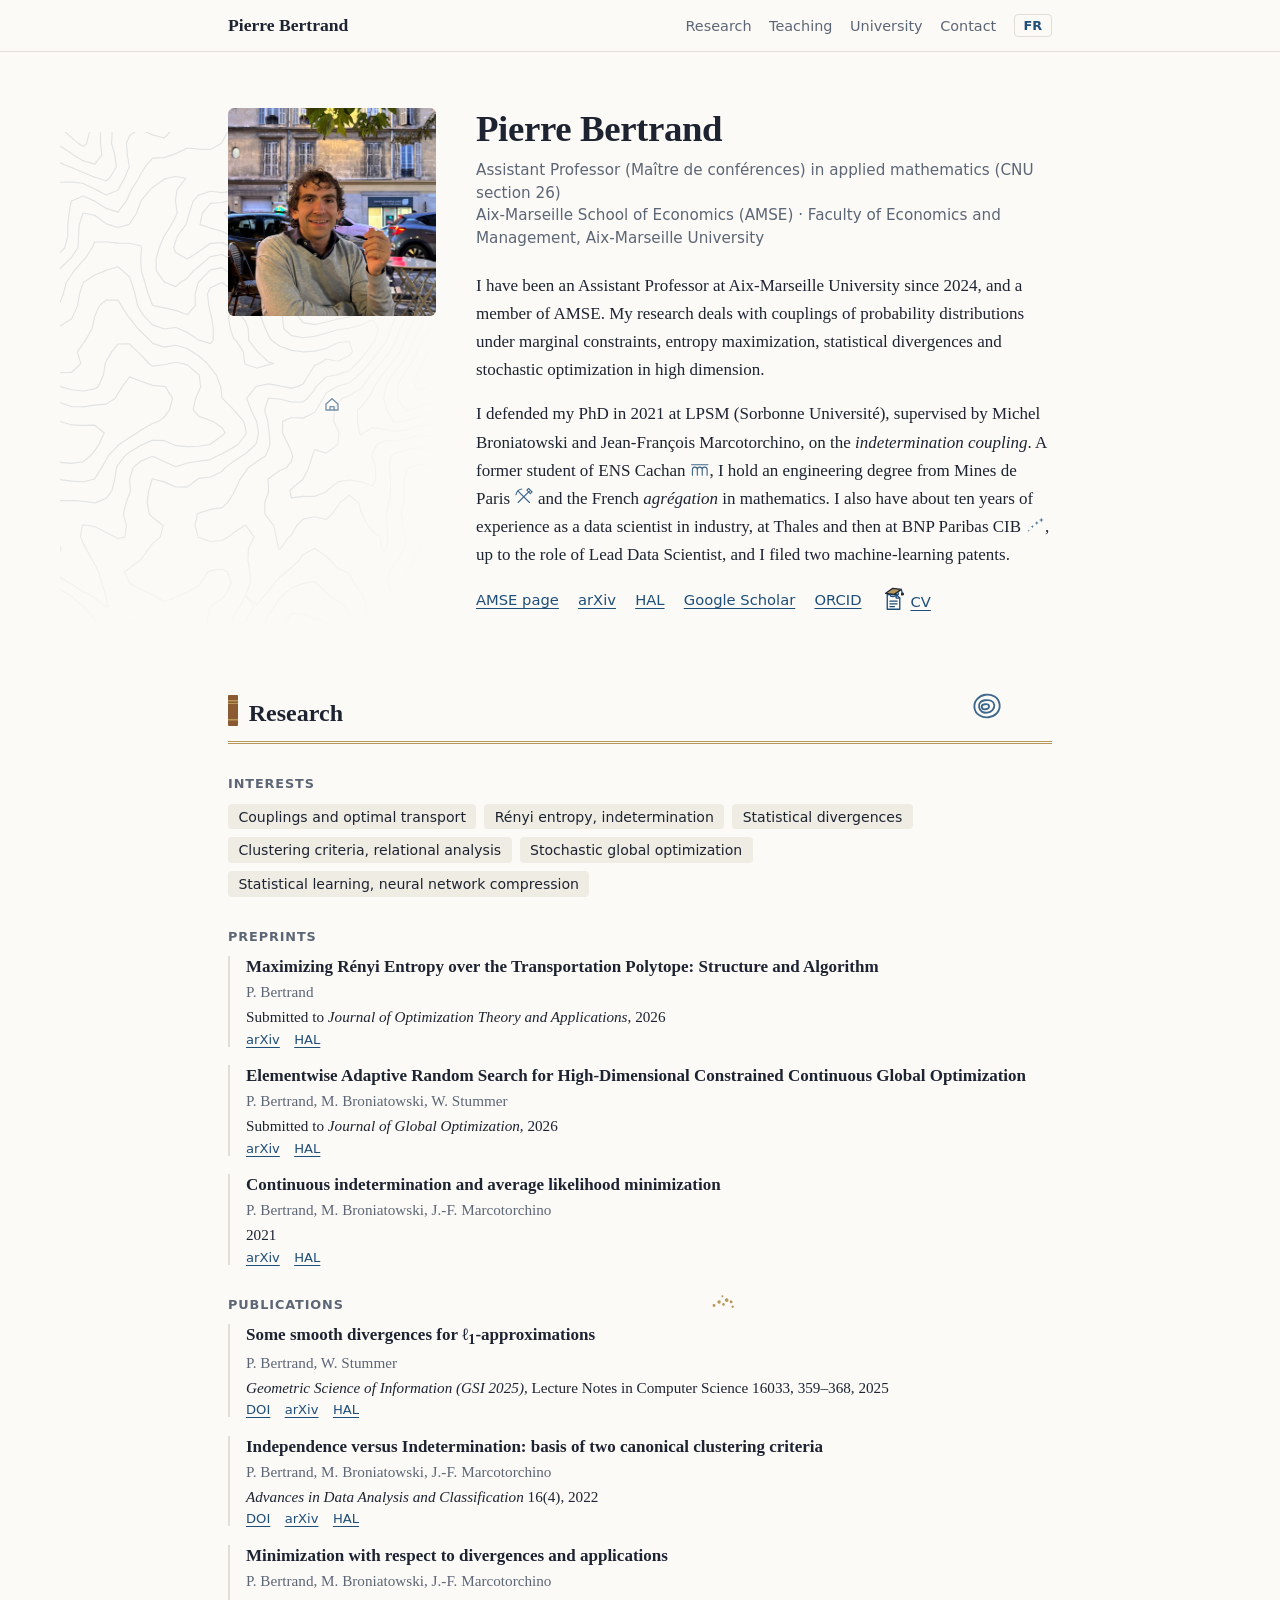
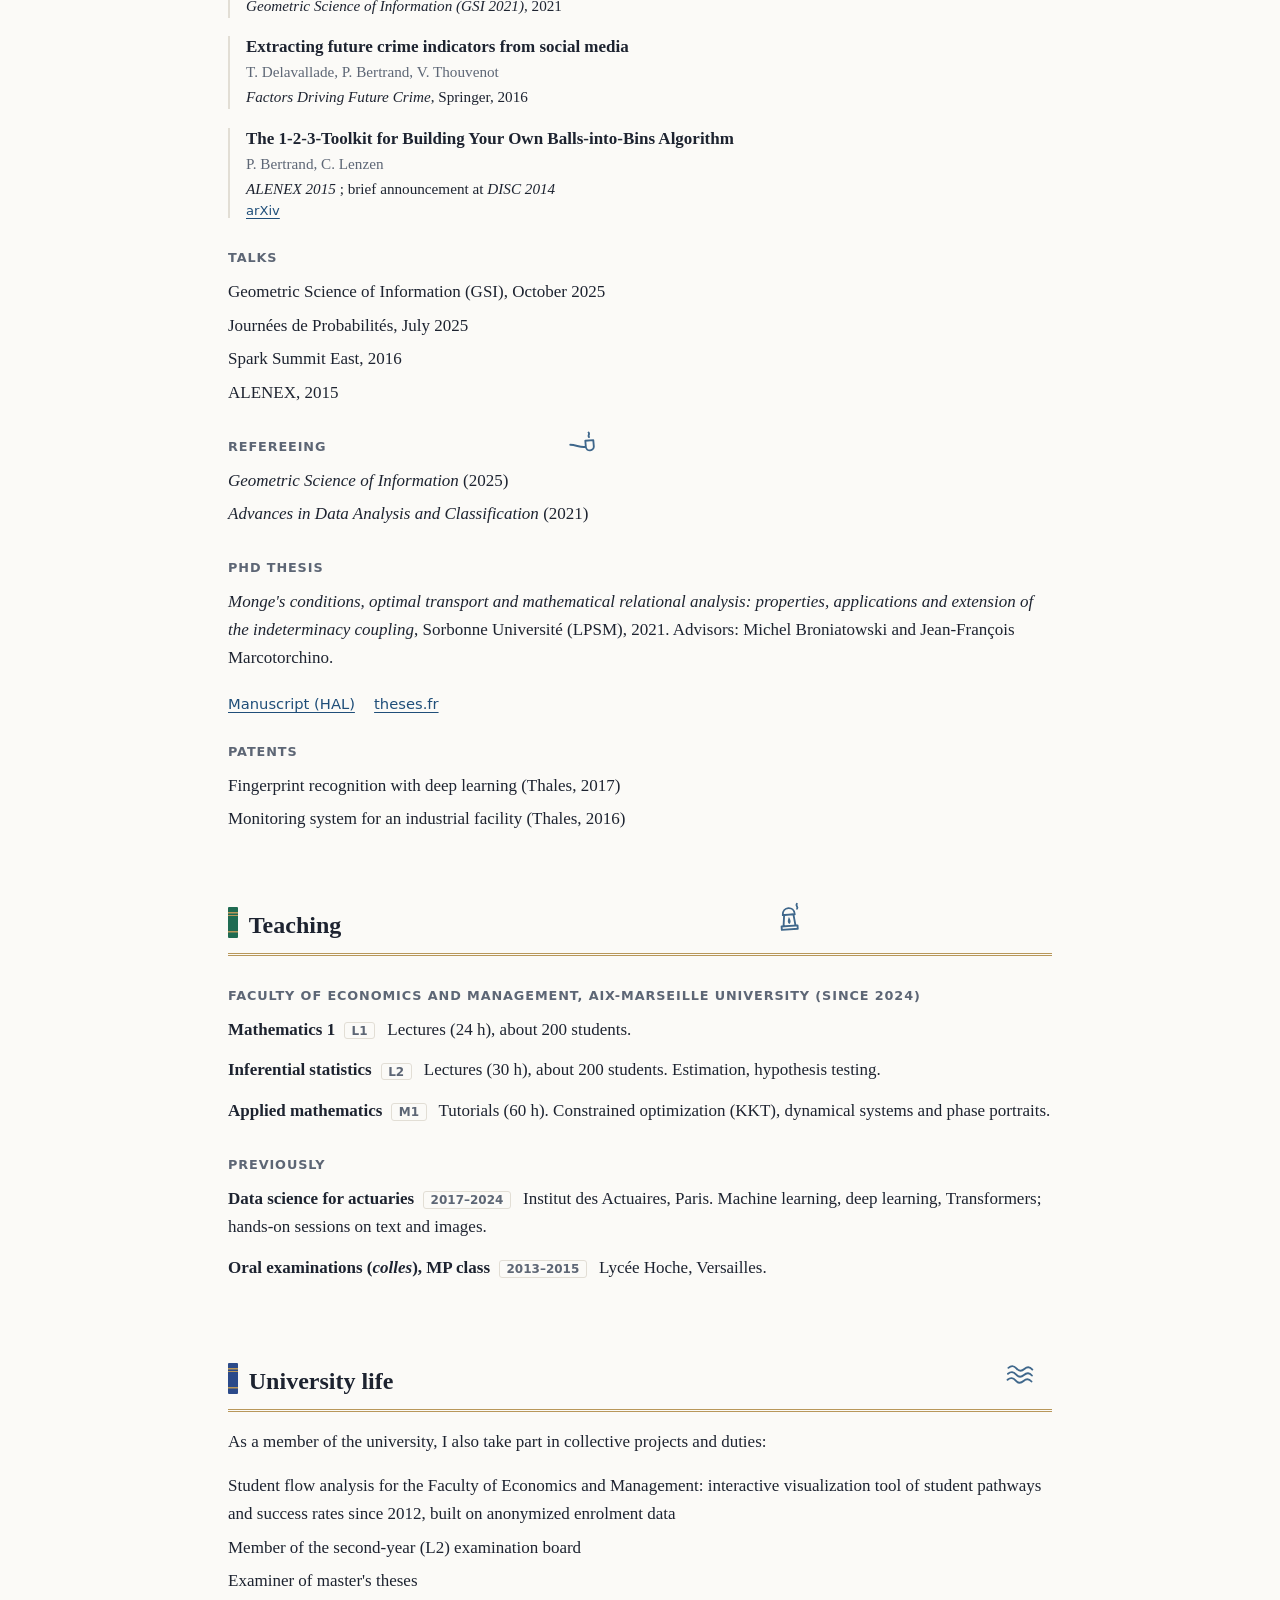
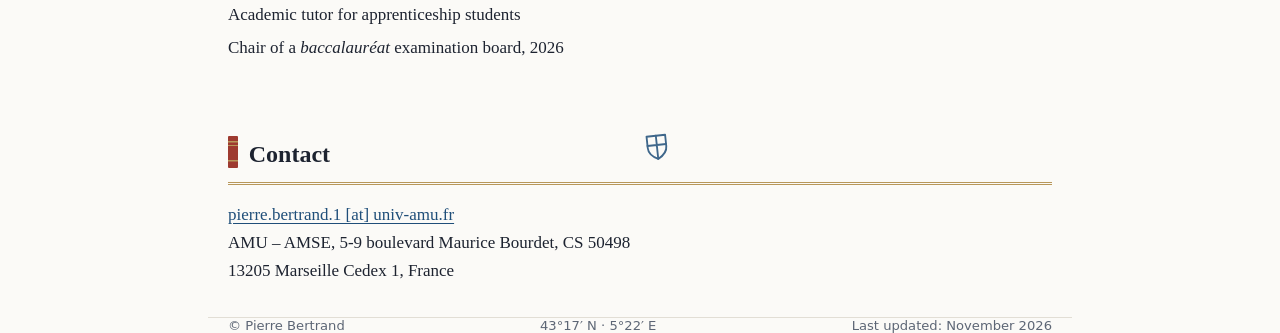
==== commit fcf9e0ad: "CV en ligne, plan du site et robots.txt Co-Authored-By: Claude Opus 5.5 <noreply@anthropic.com>" ====
--- a/index.html
+++ b/index.html
@@ -5,6 +5,7 @@
 <meta name="viewport" content="width=device-width, initial-scale=1">
 <title>Pierre Bertrand — AMSE, Aix-Marseille Université</title>
 <meta name="description" content="Pierre Bertrand, maître de conférences à Aix-Marseille Université (AMSE). Couplages, entropie, divergences, optimisation stochastique.">
+<link rel="canonical" href="https://pierre-bertrand-hume.github.io/">
 <link rel="stylesheet" href="style.css">
 <link rel="icon" type="image/svg+xml" href="favicon.svg">
 <script>
@@ -72,7 +73,7 @@
       <a href="https://hal.science/search/index?q=%22Pierre+Bertrand%22+Broniatowski">HAL</a>
       <a href="https://scholar.google.com/citations?user=iDFG1zYAAAAJ">Google Scholar</a>
       <a href="https://orcid.org/0000-0003-0838-8161">ORCID</a>
-      <!-- Ajouter ici le CV PDF -->
+      <a class="cv" href="assets/CV_Pierre_Bertrand.pdf" target="_blank" rel="noopener"><svg viewBox="0 0 28 28" aria-hidden="true"><path d="M7 9.500h10l4 4V26H7z"/><path d="M17 9.500v4h4M10 17h8M10 20h8M10 23h5"/><g transform="rotate(-14 14 6)"><path class="toque" d="M5 6l9-3.500L23 6l-9 3.500z"/><path d="M9.500 7.800v2.600c2.800 1.600 6.200 1.600 9 0V7.800M23 6v4.500"/><circle class="toque" cx="23" cy="11.300" r="1"/></g></svg>CV</a>
     </p>
   </div>
 </section>
--- a/style.css
+++ b/style.css
@@ -198,3 +198,15 @@
   h1 { font-size: 1.9rem; }
   nav { gap: .8rem; }
 }
+
+/* Lien CV : une feuille coiffée d'une toque de travers, qui se dandine au survol */
+.links .cv { display: inline-flex; align-items: center; gap: .3rem; }
+.cv svg {
+  width: 1.7em; height: 1.7em; margin-top: -.35em;
+  fill: none; stroke: currentColor; stroke-width: 1.5; stroke-linecap: round; stroke-linejoin: round;
+  transform-origin: 50% 90%;
+}
+.cv svg .toque { fill: var(--gold); stroke: var(--fg); }
+.cv:hover svg { animation: dandine .6s ease-in-out 2; }
+@keyframes dandine { 0%,100% { transform: rotate(0); } 25% { transform: rotate(-9deg); } 75% { transform: rotate(9deg); } }
+@media (prefers-reduced-motion: reduce) { .cv:hover svg { animation: none; } }
